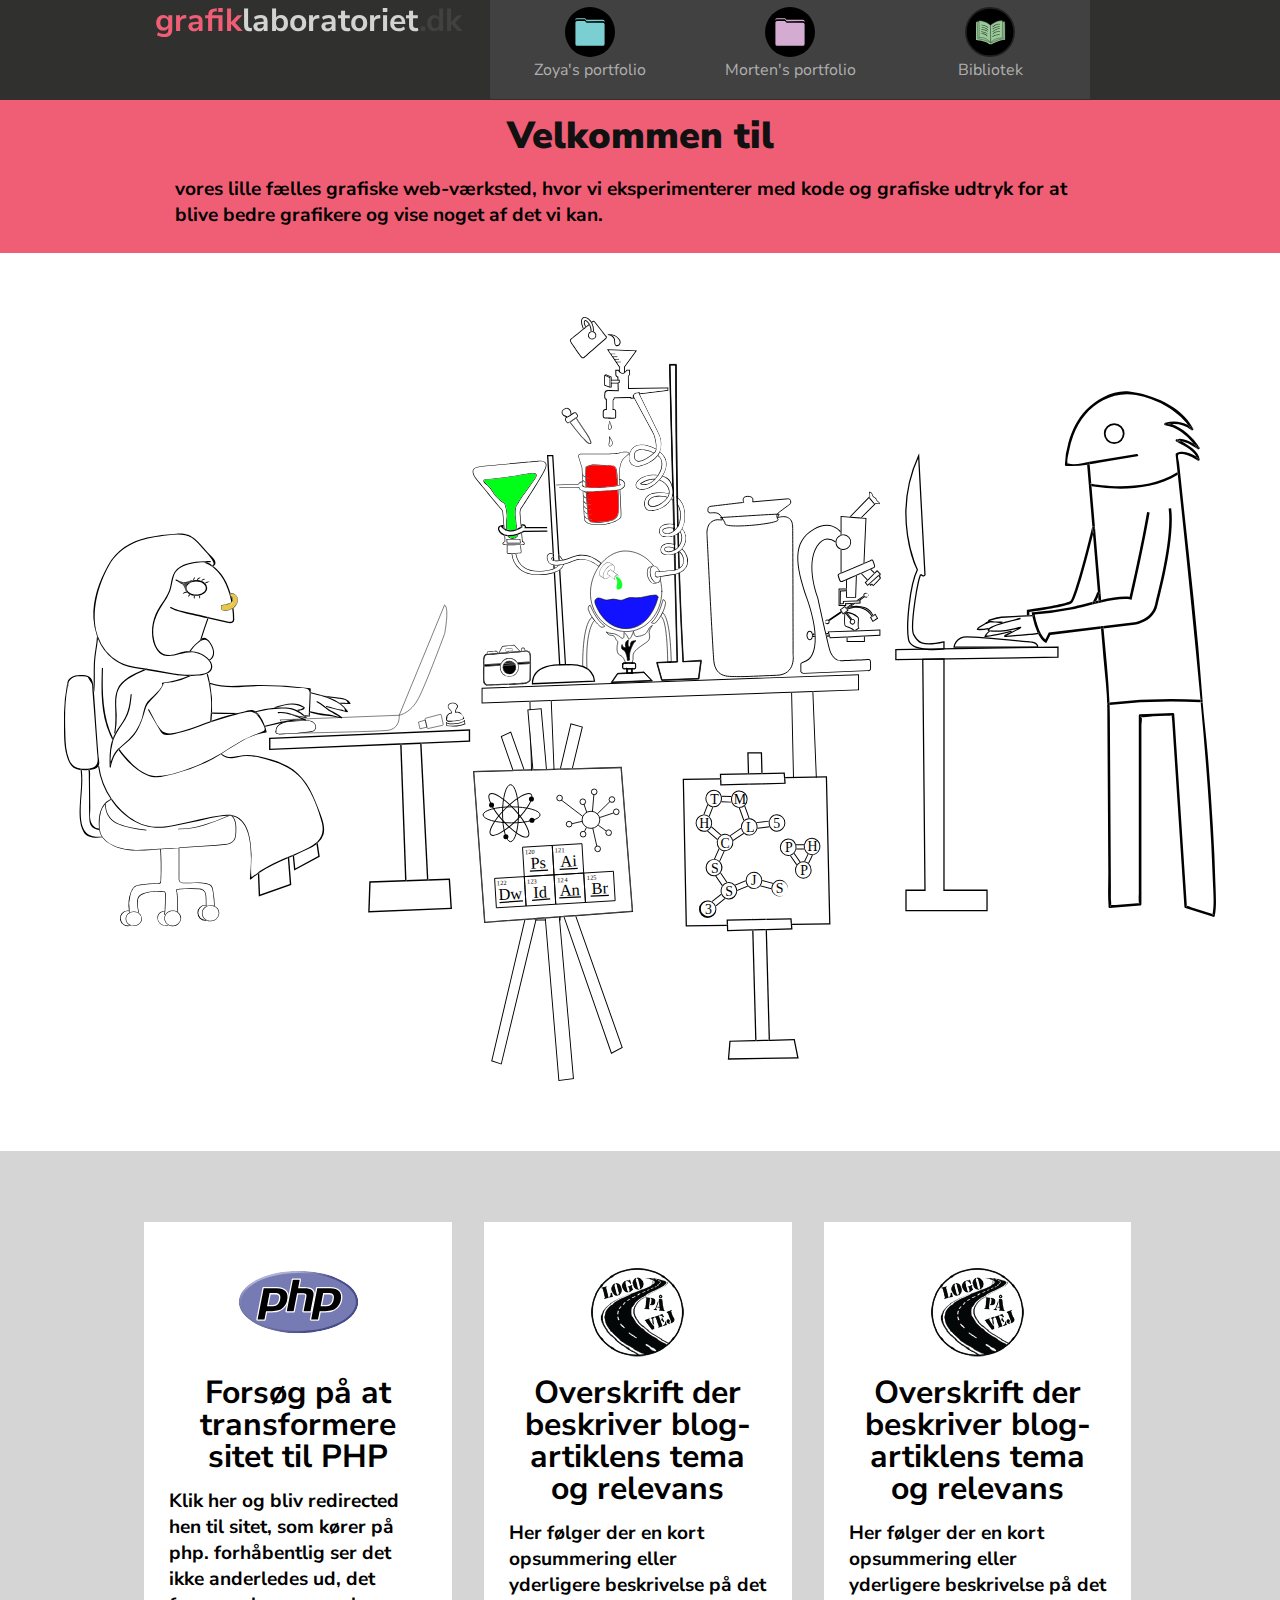
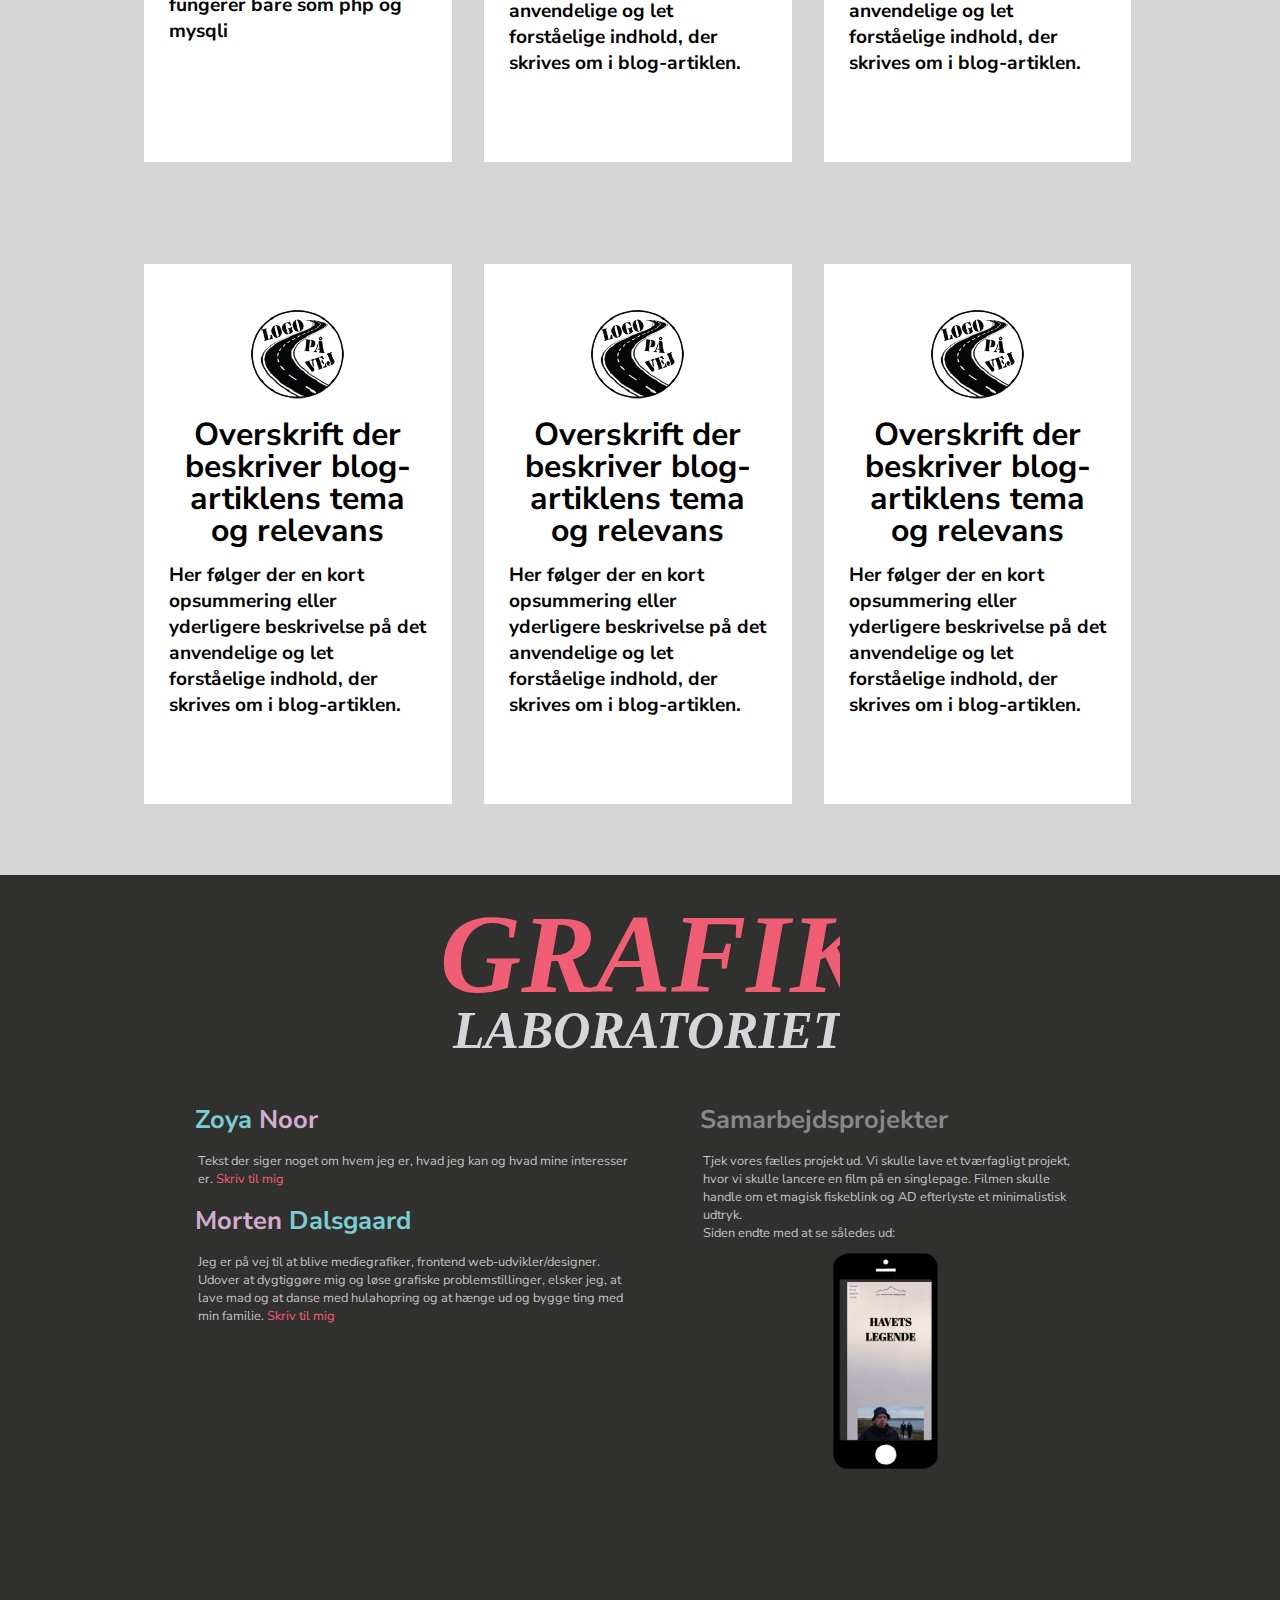
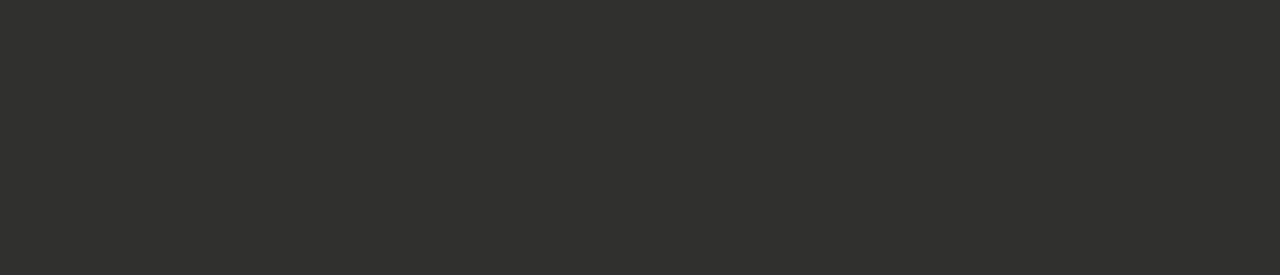
==== public_html/index.html @ 7866e350 "Initial Commit" ====
<!doctype html>
<!--<html lang="en">-->
<html lang="da">
<!-- OBS hvis der laves ændringer i html skal det ændres i alle undersiderne, f.eks. links, med tiden kunne vi lave en php include eller en anden løsning... måske kunne begge dele laves så vi kan se hvad der er det smarteste -->
<head>

  <meta charset="utf-8">

  <!--sørger for at det størrelsen tager udgangspunkt fra hvilken device brugeren er på.-->
  <meta name="viewport" content="width=device-width, initial-scale=1">

  <title>Grafiklaboratoriet</title>


	<link href="https://fonts.googleapis.com/css?family=Nunito+Sans:300,400,600,700,800,900,900i" rel="stylesheet">



<link href="css/main.css" rel="stylesheet" type="text/css">
<script src="jquery-3.2.1.min.js"></script>


	</head>

<body>

<!--	<script>
$(document).ready(function() {
    $('.hover').bind('touchstart touchend', function(e) {
        e.preventDefault();
        $(this).toggleClass('hover_effect');
    });
});

</script>-->


	<header>

		<div id="header_wrapper">
			<div id="logo_tekst">
				<a href="index.html">
					<h2><span class="red">grafik</span>laboratoriet<span class="grey">.dk</span></h2>
				</a>
			</div>

			<div id="bm_ognav_container">
				<div id="burgermenu_container">
					<img src="img/svg/burgermenu.svg" alt="burgermenu ikon" height="25">
				 </div>
				<nav>
					<ul>
						<li><a href="undersider/zoya_portfolio.html">Zoya's portfolio</a></li>
						<li><a href="undersider/morten_portfolio.html">Morten's portfolio</a></li>
						<li class="undermenu_parent"><a href="undersider/bibliotek.html">Bibliotek</a>
							<ul class="undermenu">
								<li><a href="undersider/smaa_bidder.html">Småbidder</a></li>
								<li><a href="undersider/anbefalinger.html">Anbefalinger</a></li>
								<li><a href="undersider/grrlab_blog.html">Grrlab (blog)</a></li>

							</ul>


						</li>

					</ul>
				</nav>
		   </div>
		</div>
    </header>



    <main class="bg_red">
			<div id="main_content">

				<h1>Velkommen til</h1>


				<h3>vores lille fælles grafiske web-værksted, hvor vi eksperimenterer med kode og grafiske udtryk for at blive bedre grafikere og vise noget af det vi kan.</h3>
			</div>

	</main>

	<aside>
		<img src="img/svg/grafiklaboratoriet.svg" title="Denne grafik er tænkt som sidens central grafik, der løbende vil blive opdateret, jeg har en drøm om at få de enkelte grafiske elementer til at blive interaktive så der kommer links og hover på, jeg har fået det til at virke ved at gøre svg'en inline, men det gør redigeringen ekstrem langsom og hakkende, så jeg skal have fundet en anden løsning - Morten" alt="grafiklaboratoriets central grafik version 1">



	</aside>

		<section>
			<div id="container">
        	<article class="phplogo">

				<h2>Forsøg på at transformere sitet til PHP</h2>
				<h3><a href="php/index.php">Klik her og bliv redirected hen til sitet, som kører på php. forhåbentlig ser det ikke anderledes ud, det fungerer bare som php og mysqli</a></h3>
            </article>

			<article>

				<h2>Overskrift der beskriver blog-artiklens tema og relevans</h2>
				<h3>Her følger der en kort opsummering eller yderligere beskrivelse på det anvendelige og let forståelige indhold, der skrives om i blog-artiklen.</h3>
            </article>

			<article>

				<h2>Overskrift der beskriver blog-artiklens tema og relevans</h2>
				<h3>Her følger der en kort opsummering eller yderligere beskrivelse på det anvendelige og let forståelige indhold, der skrives om i blog-artiklen.</h3>
            </article>

			<article>

				<h2>Overskrift der beskriver blog-artiklens tema og relevans</h2>
				<h3>Her følger der en kort opsummering eller yderligere beskrivelse på det anvendelige og let forståelige indhold, der skrives om i blog-artiklen.</h3>
            </article>
			<article>

				<h2>Overskrift der beskriver blog-artiklens tema og relevans</h2>
				<h3>Her følger der en kort opsummering eller yderligere beskrivelse på det anvendelige og let forståelige indhold, der skrives om i blog-artiklen.</h3>
            </article>
			<article>

				<h2>Overskrift der beskriver blog-artiklens tema og relevans</h2>
				<h3>Her følger der en kort opsummering eller yderligere beskrivelse på det anvendelige og let forståelige indhold, der skrives om i blog-artiklen.</h3>
            </article>
     	</div>
	</section>


	<footer>

		<div id="footer_wrapper">
			<div class="footer_logo">
				<img src="img/svg/grafiklaboratoriet_logo.svg" alt="sidens logo">
			</div>

			<div id="tekst_om_os">
				<h3><span class="teal">Zoya</span> <span class="rose">Noor</span></h3>

				<p>Tekst der siger noget om hvem jeg er, hvad jeg kan og hvad mine interesser er. <a href="#">Skriv til mig</a></p>


				<h3><span class="rose">Morten</span> <span class="teal">Dalsgaard</span></h3>
				<p>Jeg er på vej til at blive mediegrafiker, frontend web-udvikler/designer. Udover at dygtiggøre mig og løse grafiske problemstillinger, elsker jeg, at lave mad og at danse med hulahopring og at hænge ud og bygge ting med min familie. <a href="#">Skriv til mig</a></p>
			</div>
			<div id="samarbejsprojekter">
				<div class="contain">
				<h3>Samarbejdsprojekter</h3>

				<p>Tjek vores fælles projekt ud. Vi skulle lave et tværfagligt projekt, hvor vi skulle lancere en film på en singlepage. Filmen skulle handle om et magisk fiskeblink og AD efterlyste et minimalistisk udtryk.</p>


				<p>Siden endte med at se således ud:</p>
					</div>


<a href="http://filmensomikkeerprojekt.grafiklaboratoriet.dk/" class="website_link" target="_blank"><div id="imangelpaabedreloesning"></div></a>
				<div class="tele_website_container">
					<div class="website_container">

						<div class="website">

						</div>

					</div>

						<div class="teleikon">

						</div>

					</div>



				</div>


			<address>
			</address>
    	</div>
    </footer>

</body>

</html>
---- public_html/css/main.css ----
/*
Der mangler den funktion der automatisk clearer efter parent, 
der mangler en wrapper struktur der passer så indholdet er centreret med margin:0 auto;
a og ul skal neutraliseres*/

/* CSS Document */

* {
	margin:0;
	padding:0;
	box-sizing: border-box; /*skal sørge for at padding opfører sig som man kunne forvente*/
}

/*GENERELT indhold*/
html {
	height: 100%;
}

body {
    font-family: 'Nunito Sans', 'Open Sans', "sans-serif";
}
h1 {
  	font-size: 2.35em;
	color:#111111;
	font-weight:900;
	text-align: center;
}

h2 {
	font-size: 2em;	
	line-height: 1em;
	margin:15px;
	text-align: center;
	font-weight:700;
}

h3 {
	font-size:1.2em;	
	margin:15px;
}

p {
	font-size: 1em;		
	margin:15px 20px;
}


a {
	text-decoration: none;
	color:#afafaf;	

}
a:hover {
	color:mintcream;
}


a.blogtag {
	color:inherit;
}

a:active {
 color: mintcream;
}

/*.current sættes på det aktuelle link, så man kan se hvilken side man er på*/ 
a.current {
	color:mintcream;
}

#wrapper {
	max-width: 1024px;

}

code.language-js {
	background: blue;
}

/*GENERELT indhold SLUT*/

/*HEADER*/

header {
	background: #30302f;
	height:45px;
	position: fixed;
	width: 100%;
}

header h2 {
	font-size:1,5em;
	color:#d3d3d3;
	float:left;
}

.code {
	margin: 0 0 0 40px;
	max-width: 80%;

}

.red {
	color:#f05e76;
}

.grey {
	color:#414141;
}

#logo_tekst {
	float:left;
	width:75%;
	margin:-10px auto;
	
}
#burgermenu_container {
	float: right;
	padding:9px 9px 5px;

}

#bm_ognav_container:hover nav,#bm_ognav_container:focus nav {
	display:block; 
}

/*NAVIGATION*/

nav {

	position:absolute;
	right:-10px;
	top:35px;
	display: none;
	padding:10px;
}

ul {
	list-style-type: none;
}

li {
		width:350px;
	}

li a {
	display: block;
	padding:20px;
	background: #414141;
	text-align: center;
 	-o-transition: all .35s;
  	-ms-transition: all .35s;
  	-moz-transition: all .35s;
  	-webkit-transition: all .35s;
  	transition: all .35s;
}

li a:hover {
	background: #30302f;
	color:#fff;
}
li a:active {
	background: #30302f;
	color:#fff;
}


li:nth-child(1) a{
	background-image:	url(../img/svg/folder_icon_teal.svg);
	background-position: 10%;
    background-repeat: no-repeat;
	background-size:12%;
}
li:nth-child(1):hover a {
	background-image:	url(../img/svg/folder_icon_teal.svg);
	background-position: 10%;
    background-repeat: no-repeat;
	background-size:12%;
}
	
		
li:nth-child(2) a {
	background-image:	url(../img/svg/folder_icon_rose.svg);
	background-position: 10%;
    background-repeat: no-repeat;
	background-size:12%;
}
li:nth-child(2):hover a {
	background-image:	url(../img/svg/folder_icon_rose.svg);
	background-position: 10%;
    background-repeat: no-repeat;
	background-size:12%;
}

li:nth-child(3) a {
	background-image:	url(../img/svg/bog_ikon_green.svg);
	background-position: 10%;
    background-repeat: no-repeat;
	background-size:12%;
	
}

li:nth-child(3):hover a {
	background-image:	url(../img/svg/bog_ikon_green.svg);
	
    background-repeat: no-repeat;
	background-size:12%;
}
ul ul li:nth-child(1) a {
	background-image:	url(../img/svg/puslespil_icon_yellow.svg) !important;
	background-position: 20%;
    background-repeat: no-repeat;
	background-size:12%;
	margin:-22px 0 0 0;
	
	
}
ul ul li:nth-child(1):hover a {
	background-image:	url(../img/svg/puslespil_icon_yellow.svg);
	background-position: 20%;
    background-repeat: no-repeat;
	background-size:12%;
}
	
ul ul li:nth-child(2) a {
	background-image:	url(../img/svg/thumbsup_icon_blue.svg)!important;
	background-position: 20%;
    background-repeat: no-repeat;
	background-size:12%;
}

ul ul li:nth-child(2):hover a {
	background-image:	url(../img/svg/thumbsup_icon_blue.svg);
	background-position: 20%;
    background-repeat: no-repeat;
	background-size:12%;
}
ul ul li:nth-child(3) a {
	background-image:	url(../img/svg/blog_icon_orange.svg)!important;
	background-position: 20%;
    background-repeat: no-repeat;
	background-size:12%;
}
ul ul li:nth-child(3):hover a {
	background-image:	url(../img/svg/blog_icon_orange.svg);
	background-position: 20%;
    background-repeat: no-repeat;
	background-size:12%;
}

.undermenu {
	margin:22px 0 0 0;
}

/*FIX for hover på mobil*/



element:hover, element.hover_effect {
    rule:properties;
}

.hover {
-webkit-user-select: none;
-webkit-touch-callout: none;        
}

/*FIX for hover på mobil slut*/


/*NAVIGATION slut*/
/*HEADER slut*/
/*MAIN*/

/*main er stedet hvor sidens indhold introduceres og den understøtter hvilken siden man er på ved at have den baggrundsfarve som matcher ikon-farven, brug ved at give main en class der matcher farven*/
main {
	padding-top: 35px;
}
.bg_red {
	background: #f05e76; 
}
.bg_teal {
	background: #7bcdd1; 

}.bg_pink {
	background: #d4acd0; 
}
.bg_lightgreen {
	background: #99cb99; 
}
.bg_lightyellow {
	background: #ffeea6; 
}
.bg_blue {
	background: #63c1ea; 
}
.bg_orange {
	background: #fcb54b; 
}

.slags_regnbue {
	background-repeat: no-repeat;
	background-image: linear-gradient(to right, #f05e76, #f05e76),linear-gradient(to right, #7bcdd1, #7bcdd1) ,linear-gradient(to right, #d4acd0, #d4acd0) ,linear-gradient(to right, #99cb99, #99cb99) ,linear-gradient(to right, #ffeea6, #ffeea6) ,linear-gradient(to right, #63c1ea, #63c1ea) ,linear-gradient(to right, #fcb54b, #fcb54b);
	background-position: 0 10%, 0 25.5%, 0 40.8%, 0 56.1%, 0 71.4%, 0 86.7%, 0 100%;
	
	background-size: 100% 14.28%, 100% 14.28%, 100% 14.28% , 100% 14.28%, 100% 14.28%, 100% 14.28%, 100% 14.28%;
}

.bg_lightgreen a {
	color:#f05e76;
}

.bg_lightgreen a:hover {
	color:mintcream;
}
#main_content {
	margin:0 10% 0;
	width: 80%;
	/*width:315px;
	margin:0 auto;*/
	padding:20px 20px;
}

/*fixer ændring i tilfælde af regnbue layout */
.slags_regnbue #main_content {
	margin:10% 10% 0;
	padding:60px 20px;
}

.landetsomikkeer_link {
	color: #f05e76; 
}

/*MAIN slut*/

/*Grafiklaboratoriets centralgrafik*/
aside {
	margin: 5%;
}

#bundsenbraender {
	
}

/*Grafiklaboratoriets centralgrafik SLUT*/



section {
	background: #d5d5d5;
	padding:20px 0;
	float:left;
	width:100%;
	
}

article {
	padding:140px 10px 20px;
	margin: 5% 10%;
	width:80%;
	background:#fff;
	background-image: url(../img/logo_paa_vej.png);
	background-position: 50% 10%;
	background-repeat: no-repeat;
	display: block;
	overflow: hidden; /*gør så teksten ikke flyder ud over article containeren*/
	height: 540px;
}
article.phplogo {
	background-image: url(../img/svg/PHP-logo.svg);
	background-size: 40%;
}
article.phplogo a {
	color:#000;
}
article.phplogo a:hover {
	color:#222222;
}


#container {
	max-width:1024px;
	margin:0 auto;
}

/* MORTENS portfolio */

/* Skillbar */

.skillbar {
    width: 100%; 
    background-color: #ddd; 
}

.skills {
    text-align: right; 
    padding-right: 20px; 
    line-height: 40px; /* Set the line-height to center the text inside the skill bar, and to expand the height of the container */
    color: white; 
}

.ikoner {width: 30%; background-color: #4CAF50;} /* Green */
.visitkort {width: 5%; background-color: #2196F3;} /* Blue */
.layoutshjemmeside {width: 5%; background-color: #f44336;} /* Red */
.plakater {width: 10%; background-color: #808080;} /* Dark Grey */


#test {
	background: #f00;
	
}

.test_2 {
	background: #0f0;
}

/* Skillbar */

/* MORTENS portfolio SLUT */
/*FOOTER*/

footer {
	background: #30302f;
	height:1000px;
	
}

.footer_logo {
	width:70%;
	margin:0 auto;
	padding:20px 0 0 0;
}



footer h3 {
	font-size:1.6em;
	font-weight:700;
}
footer p {
	color:#C3C3C3;
	font-size: 0.8em;
	margin: 0 0 0 18px;
	
}
.teal {
	color:#7bcdd1;
}

.rose {
	color:#d4acd0;
}
footer a {
	color:#f05e76;
}
#tekst_om_os {
	margin: 0 10%;
	width: 80%;
/*	width:315px;
	margin:0 auto;*/
	padding:0 0 0 ;
}
#samarbejsprojekter {
	margin: 20px 10%;
	width: 80%;
}
#samarbejsprojekter h3 {
	color:#888;
}
/*FÆLLES PROJEKT*/
 


.tele_website_container {
	
}

.website_container {
	overflow-y:scroll;
	height:160px;
	width:100%;
	margin: 40px 0 0 0;
	
}
.website {
	background-image: url(../img/thumbnail_filmensomikkeer.png);
	background-repeat: no-repeat;
	background-size: 100%;
	height: 500px;
	width:99px;
	margin:0 auto;
}
.teleikon {
	background-image: url(../img/mobil_ikon.svg);
	background-repeat: no-repeat;
	height: 480px;
	width:105px;
	margin:-189px auto 0;
}

/*link*/

#imangelpaabedreloesning {
	z-index: 20;
	position:absolute;
	width:250px;
	height:300px;
}


/*FÆLLES PROJEKT slut*/
address {
	
}

/*FOOTER slut*/



/* Ekstra lille skærm*/

@media screen and (max-width: 649px) and (min-width: 5px) {
	
	body {
		font-size:85%;
}
	header h2 {
		font-size:6vw;
	}
	
	#main_content {

		padding:10% 20px;
}
	
		footer {
		clear:both;
	}
	
	
}
	


/*ekstra lille skærm slut*/

@media screen and (max-width: 850px) and (min-width: 550px) {
	
	
	/* nav*/
	li {
		width:350px;
	}
	
	article {
		float:left;
		width: 40%;
		margin:5% 5%;
	}

	footer {
		clear:both;
	}
	
	#tekst_om_os {
		width: 45%;
		float: left;
		margin: 0 0 0 40px;
	}
	#samarbejsprojekter {
		width:40%;
		float:right;
		margin: 0 40px 0 0;
	}
}


@media screen and (max-width: 4000px) and (min-width: 851px){
	
	header {
		height: 100px;
	}
	#burgermenu_container {
		display:none;

	}
	
	#header_wrapper {
		width:1000px;
		margin:0 auto;
		position: relative;
	}
	
	nav {

		display:block;
		position:absolute;
		top:-10px;
		left:34%;
	}
		
	li {
		float:left;
		display:block;
		width:200px;
	}
	
	li a {
		padding:59px 0 18px 0;
	}
	
	li:nth-child(1) a {
		background-image:	url(../img/svg/folder_icon_teal.svg);
		background-position: 50% 15%;
		background-repeat: no-repeat;
		background-size:50px;

	}
	li:nth-child(1):hover a {
		background-image:	url(../img/svg/folder_icon_teal.svg);
		background-position: 50% 15%;
		background-repeat: no-repeat;
		background-size:55px;

	}


	li:nth-child(2) a {
		background-image:	url(../img/svg/folder_icon_rose.svg);
		background-position: 50% 15%;
		background-repeat: no-repeat;
		background-size:50px;

	}
	li:nth-child(2):hover a {
		background-image:	url(../img/svg/folder_icon_rose.svg);
		background-position: 50% 15%;
		background-repeat: no-repeat;
		background-size:55px;

	}

	li:nth-child(3) a {
		background-image:	url(../img/svg/bog_ikon_green.svg);
		background-position: 50% 15%;
		background-repeat: no-repeat;
		background-size:50px;
		position: relative;
	}

	li:nth-child(3):hover a {
		background-image:	url(../img/svg/bog_ikon_green.svg);
		background-position: 50% 15%;
		background-repeat: no-repeat;
		background-size:55px;
	}
	ul ul li:nth-child(1) a {
		background-image:	url(../img/svg/puslespil_icon_yellow.svg) !important;
		background-position: 80% 90%;
		background-repeat: no-repeat;
		margin:0 0 0 0;
		
	}
	ul ul li:nth-child(1):hover a {
		background-image:	url(../img/svg/puslespil_icon_yellow.svg);
		background-position: 50% 15%;
		background-repeat: no-repeat;
		background-size:50px;
	}

	ul ul li:nth-child(2) a {
		background-image:	url(../img/svg/thumbsup_icon_blue.svg) !important;
		background-position: 50% 15%;
		background-repeat: no-repeat;
		background-size:45px;
	}

	ul ul li:nth-child(2):hover a {
		background-image:	url(../img/svg/thumbsup_icon_blue.svg);
		background-position: 50% 15%;
		background-repeat: no-repeat;
		background-size:50px;
	}
	ul ul li:nth-child(3) a {
		background-image:	url(../img/svg/blog_icon_orange.svg) !important;
		background-position: 50% 15%;
		background-repeat: no-repeat;
		background-size:45px;
	}
	ul ul li:nth-child(3):hover a {
		background-image:	url(../img/svg/blog_icon_orange.svg);
		background-position: 50% 15%;
		background-repeat: no-repeat;
		background-size:50px;
	}

	ul ul li {
		float:none;
		width:200%;	
	}
	ul ul li a {
		padding:60px 4px 16px;
	}
	.undermenu {
		display:none;			
		position: absolute;
		top:88px;
/*		left:45%;*/
	}
	
	ul li:hover > ul {
		  display: block;
	
	}
	
	main {
		padding: 100px 0 0 0;
	}
	
	.slags_regnbue {
	background-repeat: no-repeat;
	background-image: linear-gradient(to right, #f05e76, #f05e76),linear-gradient(to right, #7bcdd1, #7bcdd1) ,linear-gradient(to right, #d4acd0, #d4acd0) ,linear-gradient(to right, #99cb99, #99cb99) ,linear-gradient(to right, #ffeea6, #ffeea6) ,linear-gradient(to right, #63c1ea, #63c1ea) ,linear-gradient(to right, #fcb54b, #fcb54b);
	background-position: 0 40%, 0 50%, 0 60%, 0 70%, 0 80%, 0 90%, 0 100%;
	
	background-size: 100% 14.28%, 100% 14.28%, 100% 14.28% , 100% 14.28%, 100% 14.28%, 100% 14.28%, 100% 14.28%;
}
	
	#main_content {
		width:1000px;
		margin:0 auto;
		padding:10px 20px;
	}
	
	article {
		float:left;
		width: 30%;
		margin:5% 1.6% 5% 1.6%;
	}
	
	footer {
		clear:both;

	}

	#footer_wrapper {
		width:1000px;
		margin:0 auto;	
	}
	
	.footer_logo {
		width:40%;
		max-width: 400px;
	}
	
	#tekst_om_os {
		width: 45%;
		float:left;
		margin: 0 0 0 40px;
	}
	#samarbejsprojekter {
		width:40%;
		float:right;
		margin:0 55px 0 0;
	}

}
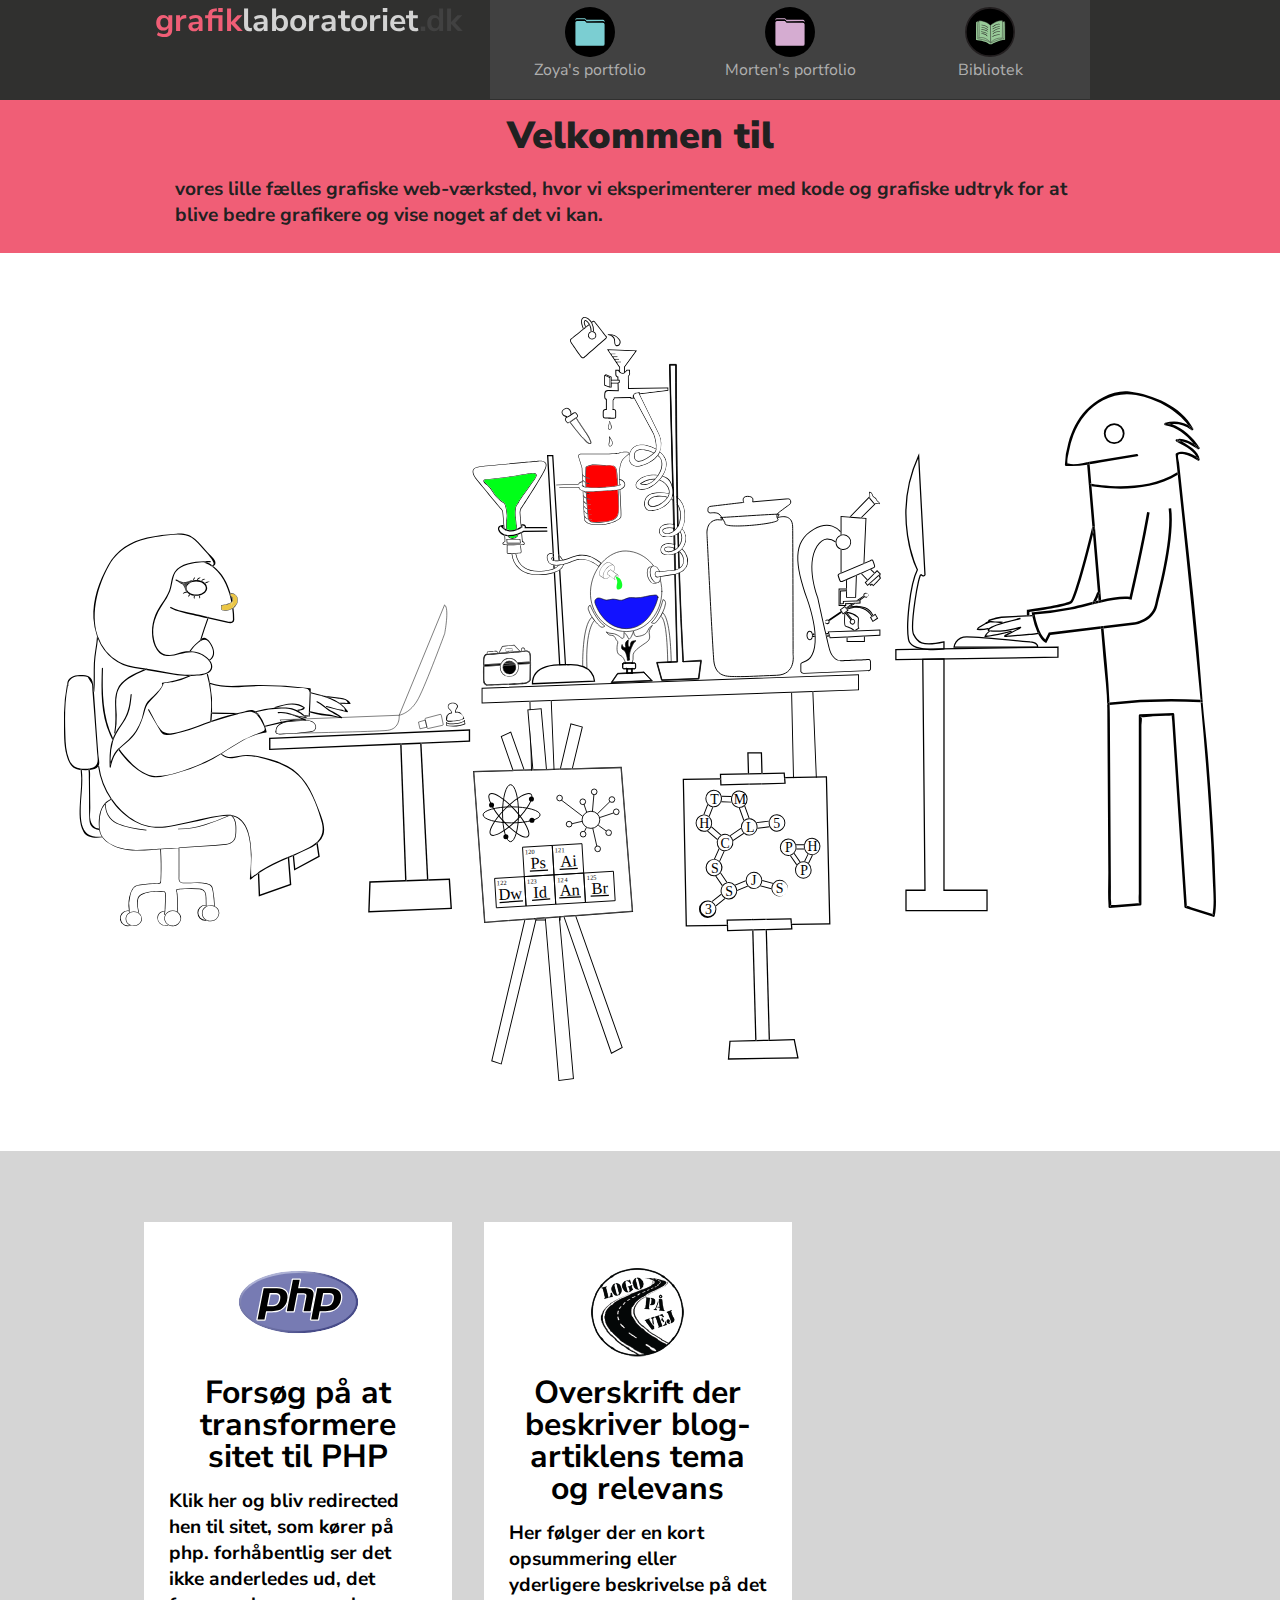
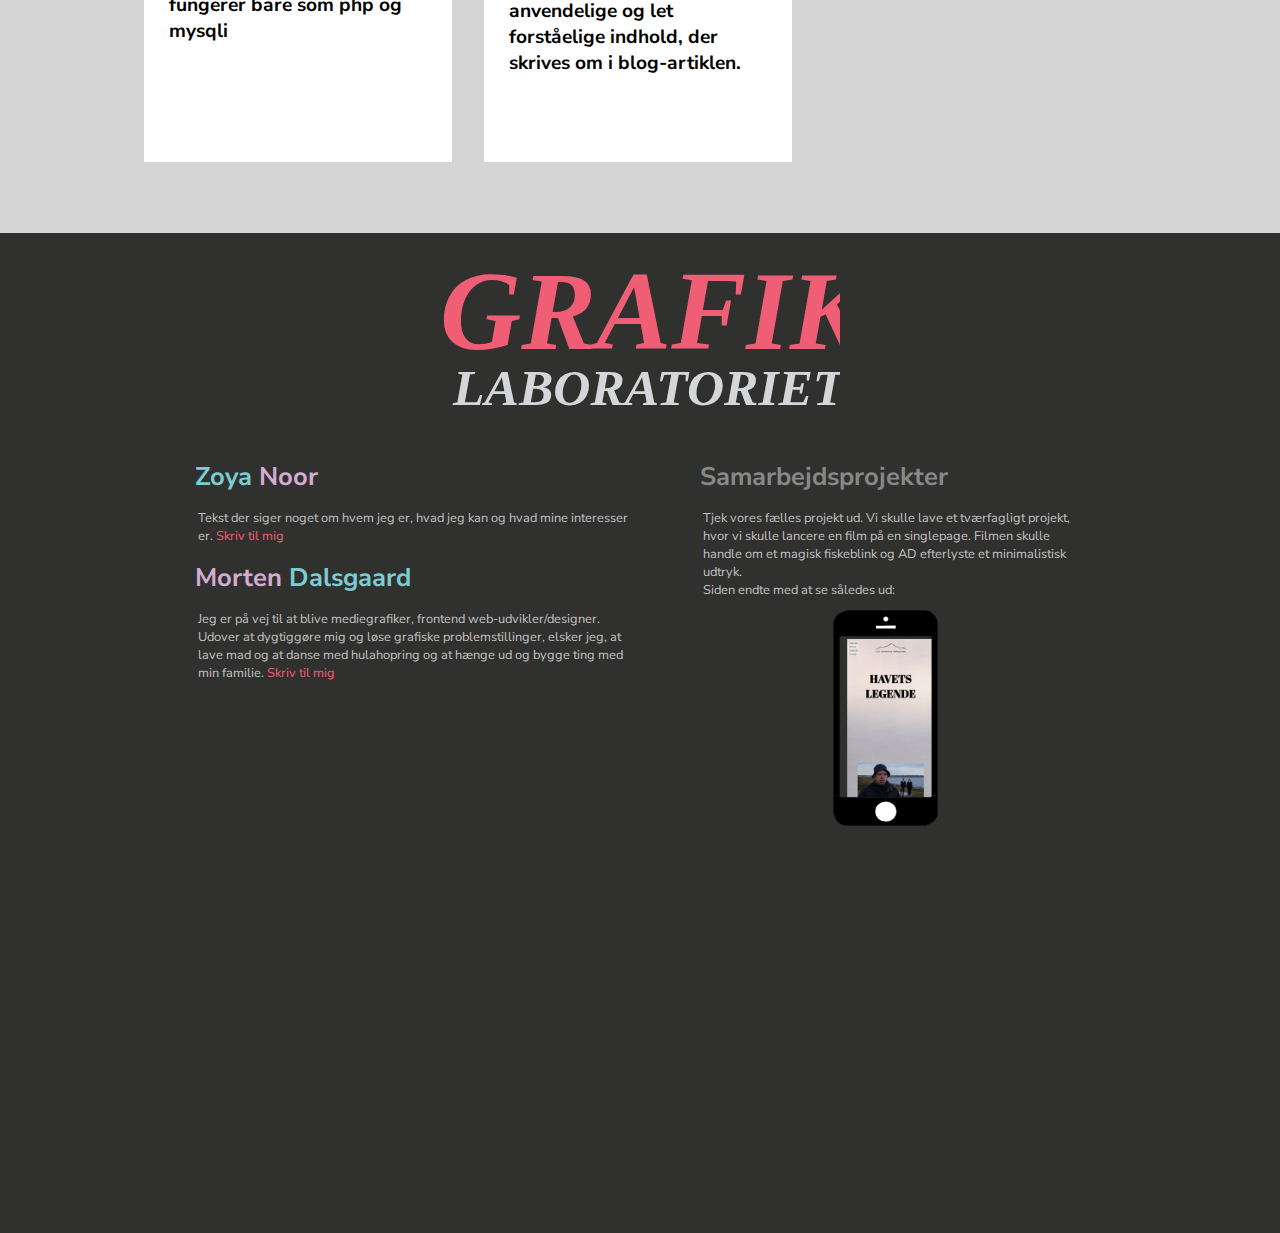
==== commit ef78a3d8: "updating blogtexts" ====
--- a/public_html/index.html
+++ b/public_html/index.html
@@ -55,9 +55,10 @@
 						<li><a href="undersider/morten_portfolio.html">Morten's portfolio</a></li>
 						<li class="undermenu_parent"><a href="undersider/bibliotek.html">Bibliotek</a>
 							<ul class="undermenu">
-								<li><a href="undersider/smaa_bidder.html">Småbidder</a></li>
-								<li><a href="undersider/anbefalinger.html">Anbefalinger</a></li>
-								<li><a href="undersider/grrlab_blog.html">Grrlab (blog)</a></li>
+                <li><a href="undersider/smaa_bidder.html">Småbidder</a></li>
+                <li><a href="undersider/anbefalinger.html">Anbefalinger</a></li>
+                <li><a href="undersider/grrlab_blog.html">Grrlab (blog)</a></li>
+                <li><a href="undersider/to_do.html">Todo listeri</a></li>
 
 							</ul>
 
@@ -78,7 +79,7 @@
 				<h1>Velkommen til</h1>
 
 
-				<h3>vores lille fælles grafiske web-værksted, hvor vi eksperimenterer med kode og grafiske udtryk for at blive bedre grafikere og vise noget af det vi kan.</h3>
+				<h3>vores lille fælles grafiske web-værksted, hvor vi eksperimenterer med kode og grafiske udtryk for at blive bedre grafikere og vise noget af det vi kan. </h3>
 			</div>
 
 	</main>
@@ -104,28 +105,6 @@
 				<h3>Her følger der en kort opsummering eller yderligere beskrivelse på det anvendelige og let forståelige indhold, der skrives om i blog-artiklen.</h3>
             </article>
 
-			<article>
-
-				<h2>Overskrift der beskriver blog-artiklens tema og relevans</h2>
-				<h3>Her følger der en kort opsummering eller yderligere beskrivelse på det anvendelige og let forståelige indhold, der skrives om i blog-artiklen.</h3>
-            </article>
-
-			<article>
-
-				<h2>Overskrift der beskriver blog-artiklens tema og relevans</h2>
-				<h3>Her følger der en kort opsummering eller yderligere beskrivelse på det anvendelige og let forståelige indhold, der skrives om i blog-artiklen.</h3>
-            </article>
-			<article>
-
-				<h2>Overskrift der beskriver blog-artiklens tema og relevans</h2>
-				<h3>Her følger der en kort opsummering eller yderligere beskrivelse på det anvendelige og let forståelige indhold, der skrives om i blog-artiklen.</h3>
-            </article>
-			<article>
-
-				<h2>Overskrift der beskriver blog-artiklens tema og relevans</h2>
-				<h3>Her følger der en kort opsummering eller yderligere beskrivelse på det anvendelige og let forståelige indhold, der skrives om i blog-artiklen.</h3>
-            </article>
-     	</div>
 	</section>
 
 
--- a/public_html/css/main.css
+++ b/public_html/css/main.css
@@ -1,5 +1,5 @@
 /*
-Der mangler den funktion der automatisk clearer efter parent, 
+Der mangler den funktion der automatisk clearer efter parent,
 der mangler en wrapper struktur der passer så indholdet er centreret med margin:0 auto;
 a og ul skal neutraliseres*/
 
@@ -20,14 +20,14 @@
     font-family: 'Nunito Sans', 'Open Sans', "sans-serif";
 }
 h1 {
-  	font-size: 2.35em;
+  font-size: 2.35em;
 	color:#111111;
 	font-weight:900;
 	text-align: center;
 }
 
 h2 {
-	font-size: 2em;	
+	font-size: 2em;
 	line-height: 1em;
 	margin:15px;
 	text-align: center;
@@ -35,19 +35,25 @@
 }
 
 h3 {
-	font-size:1.2em;	
+	font-size:1.2em;
 	margin:15px;
 }
 
+h4 a {
+	color: #212121;
+}
+h4 a:hover {
+	color: #5f5f5f;
+}
 p {
-	font-size: 1em;		
+	font-size: 1em;
 	margin:15px 20px;
 }
 
 
 a {
 	text-decoration: none;
-	color:#afafaf;	
+	color:#afafaf;
 
 }
 a:hover {
@@ -63,7 +69,7 @@
  color: mintcream;
 }
 
-/*.current sættes på det aktuelle link, så man kan se hvilken side man er på*/ 
+/*.current sættes på det aktuelle link, så man kan se hvilken side man er på*/
 a.current {
 	color:mintcream;
 }
@@ -86,6 +92,7 @@
 	height:45px;
 	position: fixed;
 	width: 100%;
+	z-index: 10;
 }
 
 header h2 {
@@ -112,7 +119,7 @@
 	float:left;
 	width:75%;
 	margin:-10px auto;
-	
+
 }
 #burgermenu_container {
 	float: right;
@@ -121,7 +128,7 @@
 }
 
 #bm_ognav_container:hover nav,#bm_ognav_container:focus nav {
-	display:block; 
+	display:block;
 }
 
 /*NAVIGATION*/
@@ -177,8 +184,8 @@
     background-repeat: no-repeat;
 	background-size:12%;
 }
-	
-		
+
+
 li:nth-child(2) a {
 	background-image:	url(../img/svg/folder_icon_rose.svg);
 	background-position: 10%;
@@ -197,12 +204,12 @@
 	background-position: 10%;
     background-repeat: no-repeat;
 	background-size:12%;
-	
+
 }
 
 li:nth-child(3):hover a {
 	background-image:	url(../img/svg/bog_ikon_green.svg);
-	
+
     background-repeat: no-repeat;
 	background-size:12%;
 }
@@ -212,8 +219,8 @@
     background-repeat: no-repeat;
 	background-size:12%;
 	margin:-22px 0 0 0;
-	
-	
+
+
 }
 ul ul li:nth-child(1):hover a {
 	background-image:	url(../img/svg/puslespil_icon_yellow.svg);
@@ -221,7 +228,7 @@
     background-repeat: no-repeat;
 	background-size:12%;
 }
-	
+
 ul ul li:nth-child(2) a {
 	background-image:	url(../img/svg/thumbsup_icon_blue.svg)!important;
 	background-position: 20%;
@@ -238,13 +245,26 @@
 ul ul li:nth-child(3) a {
 	background-image:	url(../img/svg/blog_icon_orange.svg)!important;
 	background-position: 20%;
-    background-repeat: no-repeat;
+  background-repeat: no-repeat;
 	background-size:12%;
 }
 ul ul li:nth-child(3):hover a {
 	background-image:	url(../img/svg/blog_icon_orange.svg);
 	background-position: 20%;
-    background-repeat: no-repeat;
+  background-repeat: no-repeat;
+	background-size:12%;
+}
+ul ul li:nth-child(4) a {
+	background-image:	url(../img/svg/todo_ikon_gul.svg)!important;
+	background-position: 20%;
+  background-repeat: no-repeat;
+	background-size:12%;
+}
+
+ul ul li:nth-child(4):hover a {
+	background-image:	url(../img/svg/todo_ikon_gul.svg);
+	background-position:20%;
+  background-repeat: no-repeat;
 	background-size:12%;
 }
 
@@ -262,7 +282,7 @@
 
 .hover {
 -webkit-user-select: none;
--webkit-touch-callout: none;        
+-webkit-touch-callout: none;
 }
 
 /*FIX for hover på mobil slut*/
@@ -277,33 +297,36 @@
 	padding-top: 35px;
 }
 .bg_red {
-	background: #f05e76; 
+	background: #f05e76;
 }
 .bg_teal {
-	background: #7bcdd1; 
+	background: #7bcdd1;
 
 }.bg_pink {
-	background: #d4acd0; 
+	background: #d4acd0;
 }
 .bg_lightgreen {
-	background: #99cb99; 
+	background: #99cb99;
 }
 .bg_lightyellow {
-	background: #ffeea6; 
+	background: #ffeea6;
 }
 .bg_blue {
-	background: #63c1ea; 
+	background: #63c1ea;
 }
 .bg_orange {
-	background: #fcb54b; 
+	background: #fcb54b;
 }
 
 .slags_regnbue {
 	background-repeat: no-repeat;
 	background-image: linear-gradient(to right, #f05e76, #f05e76),linear-gradient(to right, #7bcdd1, #7bcdd1) ,linear-gradient(to right, #d4acd0, #d4acd0) ,linear-gradient(to right, #99cb99, #99cb99) ,linear-gradient(to right, #ffeea6, #ffeea6) ,linear-gradient(to right, #63c1ea, #63c1ea) ,linear-gradient(to right, #fcb54b, #fcb54b);
 	background-position: 0 10%, 0 25.5%, 0 40.8%, 0 56.1%, 0 71.4%, 0 86.7%, 0 100%;
-	
+
 	background-size: 100% 14.28%, 100% 14.28%, 100% 14.28% , 100% 14.28%, 100% 14.28%, 100% 14.28%, 100% 14.28%;
+}
+main .grrblog a, main .grrblog h3:hover, main h3, main h1 {
+	color: #212121;
 }
 
 .bg_lightgreen a {
@@ -319,6 +342,7 @@
 	/*width:315px;
 	margin:0 auto;*/
 	padding:20px 20px;
+
 }
 
 /*fixer ændring i tilfælde af regnbue layout */
@@ -328,7 +352,7 @@
 }
 
 .landetsomikkeer_link {
-	color: #f05e76; 
+	color: #f05e76;
 }
 
 /*MAIN slut*/
@@ -339,7 +363,7 @@
 }
 
 #bundsenbraender {
-	
+
 }
 
 /*Grafiklaboratoriets centralgrafik SLUT*/
@@ -351,7 +375,7 @@
 	padding:20px 0;
 	float:left;
 	width:100%;
-	
+
 }
 
 article {
@@ -383,31 +407,42 @@
 	margin:0 auto;
 }
 
-/* MORTENS portfolio */
+/* underside MORTENS portfolio */
 
 /* Skillbar */
 
 .skillbar {
-    width: 100%; 
-    background-color: #ddd; 
+    width: 100%;
+    background-color: #ddd;
 }
 
 .skills {
-    text-align: right; 
-    padding-right: 20px; 
+    text-align: right;
+    padding-right: 20px;
     line-height: 40px; /* Set the line-height to center the text inside the skill bar, and to expand the height of the container */
-    color: white; 
-}
-
-.ikoner {width: 30%; background-color: #4CAF50;} /* Green */
-.visitkort {width: 5%; background-color: #2196F3;} /* Blue */
-.layoutshjemmeside {width: 5%; background-color: #f44336;} /* Red */
-.plakater {width: 10%; background-color: #808080;} /* Dark Grey */
-
-
+    color: white;
+}
+
+.skillswrapper {
+	padding: 0 5%;
+}
+
+.faerdigheder {width: 0%; background-color: #808080;} /* Dark Grey */
+.ikoner {width: 49%; background-color: #4CAF50;} /* Green */
+.visitkort {width: 0%; background-color: #2196F3;} /* Blue */
+.plakater {width: 0%; background-color: #808080;} /* Dark Grey */
+.logoer {width: 0%; background-color: #808080;} /* Dark Grey */
+.wireframes {width: 0%; background-color: #808080;} /* Dark Grey */
+.hjemmesidelayouts {width: 0%; background-color: #808080;} /* Dark Grey */
+.billeder {width: 0%; background-color: #808080;} /* Dark Grey */
+.collager {width: 0%; background-color: #808080;} /* Dark Grey */
+.forkortelser {width: 0%; background-color: #808080;} /* Dark Grey */
+.autogenveje {width: 0%; background-color: #808080;} /* Dark Grey */
+.indlaeg {width: 0%; background-color: #808080;} /* Dark Grey */
+.fonte {width: 0%; background-color: #808080;} /* Dark Grey */
 #test {
 	background: #f00;
-	
+
 }
 
 .test_2 {
@@ -416,13 +451,21 @@
 
 /* Skillbar */
 
-/* MORTENS portfolio SLUT */
+/* Underside MORTENS portfolio SLUT */
+
+/* Underside todo*/
+
+
+
+/* Underside todo SLUT*/
+
 /*FOOTER*/
 
 footer {
 	background: #30302f;
 	height:1000px;
-	
+
+
 }
 
 .footer_logo {
@@ -441,7 +484,7 @@
 	color:#C3C3C3;
 	font-size: 0.8em;
 	margin: 0 0 0 18px;
-	
+
 }
 .teal {
 	color:#7bcdd1;
@@ -468,11 +511,11 @@
 	color:#888;
 }
 /*FÆLLES PROJEKT*/
- 
+
 
 
 .tele_website_container {
-	
+
 }
 
 .website_container {
@@ -480,7 +523,7 @@
 	height:160px;
 	width:100%;
 	margin: 40px 0 0 0;
-	
+
 }
 .website {
 	background-image: url(../img/thumbnail_filmensomikkeer.png);
@@ -510,7 +553,7 @@
 
 /*FÆLLES PROJEKT slut*/
 address {
-	
+
 }
 
 /*FOOTER slut*/
@@ -520,38 +563,38 @@
 /* Ekstra lille skærm*/
 
 @media screen and (max-width: 649px) and (min-width: 5px) {
-	
+
 	body {
 		font-size:85%;
 }
 	header h2 {
 		font-size:6vw;
 	}
-	
+
 	#main_content {
 
 		padding:10% 20px;
 }
-	
+
 		footer {
 		clear:both;
 	}
-	
-	
-}
-	
+
+
+}
+
 
 
 /*ekstra lille skærm slut*/
 
 @media screen and (max-width: 850px) and (min-width: 550px) {
-	
-	
+
+
 	/* nav*/
 	li {
 		width:350px;
 	}
-	
+
 	article {
 		float:left;
 		width: 40%;
@@ -561,7 +604,7 @@
 	footer {
 		clear:both;
 	}
-	
+
 	#tekst_om_os {
 		width: 45%;
 		float: left;
@@ -576,7 +619,7 @@
 
 
 @media screen and (max-width: 4000px) and (min-width: 851px){
-	
+
 	header {
 		height: 100px;
 	}
@@ -584,13 +627,13 @@
 		display:none;
 
 	}
-	
+
 	#header_wrapper {
 		width:1000px;
 		margin:0 auto;
 		position: relative;
 	}
-	
+
 	nav {
 
 		display:block;
@@ -598,17 +641,17 @@
 		top:-10px;
 		left:34%;
 	}
-		
+
 	li {
 		float:left;
 		display:block;
 		width:200px;
 	}
-	
+
 	li a {
 		padding:59px 0 18px 0;
 	}
-	
+
 	li:nth-child(1) a {
 		background-image:	url(../img/svg/folder_icon_teal.svg);
 		background-position: 50% 15%;
@@ -659,7 +702,7 @@
 		background-position: 80% 90%;
 		background-repeat: no-repeat;
 		margin:0 0 0 0;
-		
+
 	}
 	ul ul li:nth-child(1):hover a {
 		background-image:	url(../img/svg/puslespil_icon_yellow.svg);
@@ -694,49 +737,62 @@
 		background-size:50px;
 	}
 
+	ul ul li:nth-child(4) a {
+		background-image:	url(../img/svg/todo_ikon_gul.svg) !important;
+		background-position: 50% 15%;
+		background-repeat: no-repeat;
+		background-size:45px;
+	}
+	ul ul li:nth-child(4):hover a {
+		background-image:	url(../img/svg/todo_ikon_gul.svg);
+		background-position: 50% 15%;
+		background-repeat: no-repeat;
+		background-size:50px;
+	}
+
 	ul ul li {
 		float:none;
-		width:200%;	
+		width:200%;
 	}
 	ul ul li a {
 		padding:60px 4px 16px;
 	}
 	.undermenu {
-		display:none;			
+		display:none;
 		position: absolute;
 		top:88px;
 /*		left:45%;*/
 	}
-	
+
 	ul li:hover > ul {
 		  display: block;
-	
-	}
-	
+
+	}
+
 	main {
 		padding: 100px 0 0 0;
 	}
-	
+
 	.slags_regnbue {
 	background-repeat: no-repeat;
 	background-image: linear-gradient(to right, #f05e76, #f05e76),linear-gradient(to right, #7bcdd1, #7bcdd1) ,linear-gradient(to right, #d4acd0, #d4acd0) ,linear-gradient(to right, #99cb99, #99cb99) ,linear-gradient(to right, #ffeea6, #ffeea6) ,linear-gradient(to right, #63c1ea, #63c1ea) ,linear-gradient(to right, #fcb54b, #fcb54b);
 	background-position: 0 40%, 0 50%, 0 60%, 0 70%, 0 80%, 0 90%, 0 100%;
-	
+
 	background-size: 100% 14.28%, 100% 14.28%, 100% 14.28% , 100% 14.28%, 100% 14.28%, 100% 14.28%, 100% 14.28%;
 }
-	
+
 	#main_content {
 		width:1000px;
 		margin:0 auto;
 		padding:10px 20px;
 	}
-	
+
 	article {
 		float:left;
 		width: 30%;
 		margin:5% 1.6% 5% 1.6%;
 	}
-	
+
 	footer {
 		clear:both;
 
@@ -744,14 +800,14 @@
 
 	#footer_wrapper {
 		width:1000px;
-		margin:0 auto;	
-	}
-	
+		margin:0 auto;
+	}
+
 	.footer_logo {
 		width:40%;
 		max-width: 400px;
 	}
-	
+
 	#tekst_om_os {
 		width: 45%;
 		float:left;
@@ -763,4 +819,4 @@
 		margin:0 55px 0 0;
 	}
 
-}+}
